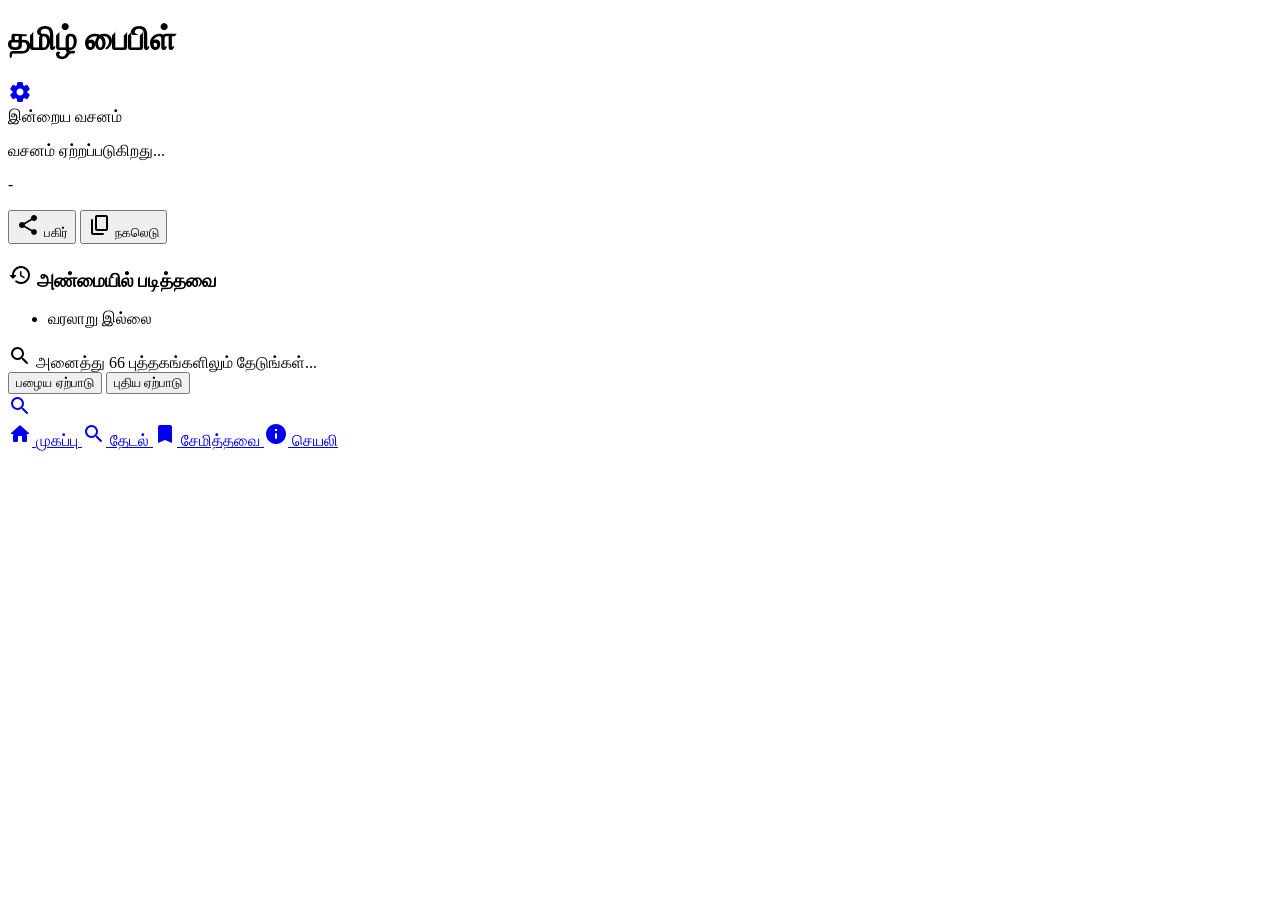
==== index.html @ c12d6b60 "Add files via upload" ====
<!DOCTYPE html>
<html lang="ta">
<head>
    <meta charset="UTF-8">
    <meta name="viewport" content="width=device-width, initial-scale=1.0">
    <title>தமிழ் பைபிள் ரீடர் | Tamil Bible Reader</title>
    
    <meta name="description" content="அனைத்து 66 புத்தகங்களையும் எளிதாக வாசிக்க, தேட மற்றும் தியானிக்க ஒரு நவீன தமிழ் பைபிள் செயலி.">
    <meta name="keywords" content="Tamil Bible, தமிழ் பைபிள், Bible Gateway, YouVersion Tamil, Daily Verse, PWA Bible">
    <meta name="author" content="Tamil Bible Reader Team">
    
    <meta property="og:type" content="website">
    <meta property="og:title" content="தமிழ் பைபிள் ரீடர் | Tamil Bible Reader">
    <meta property="og:description" content="அனைத்து 66 புத்தகங்களையும் எளிதாக வாசிக்க, தேட மற்றும் தியானிக்க ஒரு நவீன தமிழ் பைபிள் செயலி.">
    <meta property="og:image" content="icons/icon-512x512.png">

    <meta property="twitter:card" content="summary_large_image">
    <meta property="twitter:title" content="தமிழ் பைபிள் ரீடர் | Tamil Bible Reader">
    <meta property="twitter:description" content="அனைத்து 66 புத்தகங்களையும் எளிதாக வாசிக்க, தேட மற்றும் தியானிக்க ஒரு நவீன தமிழ் பைபிள் செயலி.">

    <meta name="theme-color" content="#1a73e8">
    <link rel="manifest" href="manifest.json">
    <link rel="apple-touch-icon" href="icons/icon-192x192.png">

    <link href="https://fonts.googleapis.com/icon?family=Material+Icons+Round" rel="stylesheet">
    <link rel="preconnect" href="https://fonts.googleapis.com">
    <link rel="preconnect" href="https://fonts.gstatic.com" crossorigin>
    <link href="https://fonts.googleapis.com/css2?family=Latha:wght@400;700&family=Noto+Serif+Tamil:wght@400;700&family=Roboto:wght@400;500;700&display=swap" rel="stylesheet">
    
    <link rel="stylesheet" href="style.css">
</head>
<body>

    <header class="app-bar">
        <div class="app-bar-container">
            <h1 class="app-title">தமிழ் பைபிள்</h1>
            <div class="header-actions">
                <button id="installAppBtn" class="btn-icon" style="display: none;" title="Install App">
                    <span class="material-icons-round">download</span>
                </button>
                <a href="settings.html" class="btn-icon" title="அமைப்புகள்">
                    <span class="material-icons-round">settings</span>
                </a>
            </div>
        </div>
    </header>

    <main class="main-container">
        
        <section class="card daily-verse-card">
            <div class="card-badge">இன்றைய வசனம்</div>
            <p id="dailyVerseText" class="verse-text">வசனம் ஏற்றப்படுகிறது...</p>
            <p id="dailyVerseRef" class="verse-reference">-</p>
            <div class="card-actions">
                <button id="shareDailyVerse" class="btn-text">
                    <span class="material-icons-round">share</span> பகிர்
                </button>
                <button id="copyDailyVerse" class="btn-text">
                    <span class="material-icons-round">content_copy</span> நகலெடு
                </button>
            </div>
        </section>

        <div class="quick-status-grid">
            <section class="card status-card" id="continueReadingCard" style="display: none;">
                <h3 class="card-subtitle"><span class="material-icons-round">menu_book</span> தொடர்ந்து வாசிக்க</h3>
                <p id="continueReadingTarget" class="status-text">-</p>
                <a id="continueReadingLink" href="#" class="btn-primary-sm">தொடரவும்</a>
            </section>
            
            <section class="card status-card">
                <h3 class="card-subtitle"><span class="material-icons-round">history</span> அண்மையில் படித்தவை</h3>
                <ul id="recentList" class="recent-list">
                    <li class="empty-text">வரலாறு இல்லை</li>
                </ul>
            </section>
        </div>

        <div class="inline-search-box" onclick="location.href='search.html'">
            <span class="material-icons-round">search</span>
            <span>அனைத்து 66 புத்தகங்களிலும் தேடுங்கள்...</span>
        </div>

        <div class="tabs-container">
            <button id="tabOld" class="tab-btn active" onclick="switchTestament('old')">பழைய ஏற்பாடு</button>
            <button id="tabNew" class="tab-btn" onclick="switchTestament('new')">புதிய ஏற்பாடு</button>
        </div>

        <section class="books-grid-section">
            <div id="booksGrid" class="books-grid">
                </div>
        </section>

    </main>

    <a href="search.html" class="fab" aria-label="தேடல்">
        <span class="material-icons-round">search</span>
    </a>

    <nav class="bottom-nav">
        <a href="index.html" class="nav-item active">
            <span class="material-icons-round">home</span>
            <span class="nav-label">முகப்பு</span>
        </a>
        <a href="search.html" class="nav-item">
            <span class="material-icons-round">search</span>
            <span class="nav-label">தேடல்</span>
        </a>
        <a href="favorites.html" class="nav-item">
            <span class="material-icons-round">bookmark</span>
            <span class="nav-label">சேமித்தவை</span>
        </a>
        <a href="about.html" class="nav-item">
            <span class="material-icons-round">info</span>
            <span class="nav-label">செயலி</span>
        </a>
    </nav>

    <script src="books.js"></script>
    <script src="settings.js"></script>
    <script src="app.js"></script>
</body>
</html>
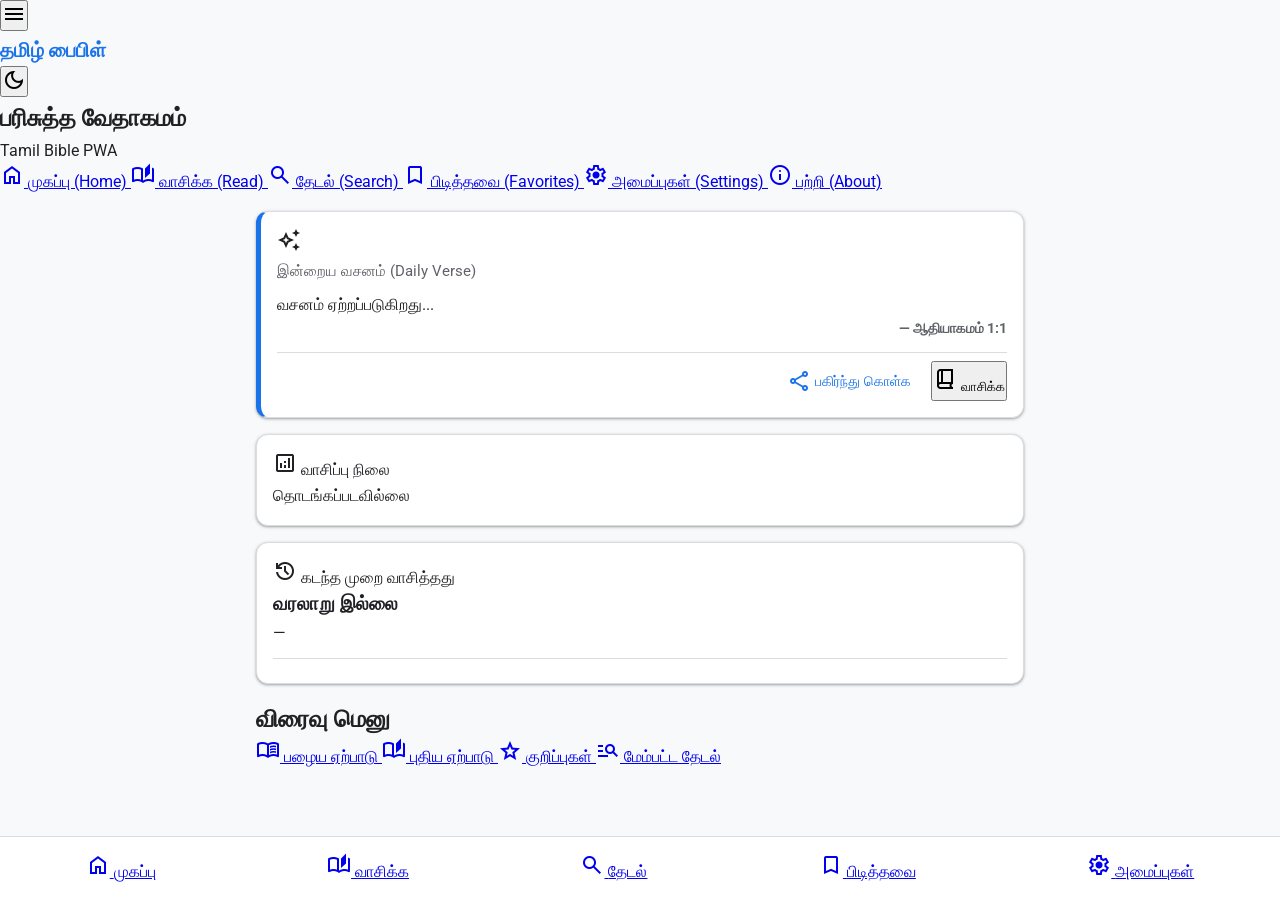
==== commit 76690bbd: "Update index.html" ====
--- a/index.html
+++ b/index.html
@@ -1,123 +1,180 @@
 <!DOCTYPE html>
-<html lang="ta">
+<html lang="ta" data-theme="light">
 <head>
     <meta charset="UTF-8">
     <meta name="viewport" content="width=device-width, initial-scale=1.0">
-    <title>தமிழ் பைபிள் ரீடர் | Tamil Bible Reader</title>
+    <title>தமிழ் பைபிள் வாசகர் (Tamil Bible Reader)</title>
     
-    <meta name="description" content="அனைத்து 66 புத்தகங்களையும் எளிதாக வாசிக்க, தேட மற்றும் தியானிக்க ஒரு நவீன தமிழ் பைபிள் செயலி.">
-    <meta name="keywords" content="Tamil Bible, தமிழ் பைபிள், Bible Gateway, YouVersion Tamil, Daily Verse, PWA Bible">
-    <meta name="author" content="Tamil Bible Reader Team">
+    <meta name="theme-color" content="#6750A4">
+    <meta name="description" content="முழுமையான தமிழ் பைபிள் செயலி - ஆஃப்லைன் வசதியுடன்">
+    <link rel="manifest" href="manifest.json">
+    <link rel="apple-touch-icon" href="icons/icon-192.png">
     
-    <meta property="og:type" content="website">
-    <meta property="og:title" content="தமிழ் பைபிள் ரீடர் | Tamil Bible Reader">
-    <meta property="og:description" content="அனைத்து 66 புத்தகங்களையும் எளிதாக வாசிக்க, தேட மற்றும் தியானிக்க ஒரு நவீன தமிழ் பைபிள் செயலி.">
-    <meta property="og:image" content="icons/icon-512x512.png">
-
-    <meta property="twitter:card" content="summary_large_image">
-    <meta property="twitter:title" content="தமிழ் பைபிள் ரீடர் | Tamil Bible Reader">
-    <meta property="twitter:description" content="அனைத்து 66 புத்தகங்களையும் எளிதாக வாசிக்க, தேட மற்றும் தியானிக்க ஒரு நவீன தமிழ் பைபிள் செயலி.">
-
-    <meta name="theme-color" content="#1a73e8">
-    <link rel="manifest" href="manifest.json">
-    <link rel="apple-touch-icon" href="icons/icon-192x192.png">
-
-    <link href="https://fonts.googleapis.com/icon?family=Material+Icons+Round" rel="stylesheet">
     <link rel="preconnect" href="https://fonts.googleapis.com">
     <link rel="preconnect" href="https://fonts.gstatic.com" crossorigin>
-    <link href="https://fonts.googleapis.com/css2?family=Latha:wght@400;700&family=Noto+Serif+Tamil:wght@400;700&family=Roboto:wght@400;500;700&display=swap" rel="stylesheet">
+    <link href="https://fonts.googleapis.com/css2?family=Noto+Serif+Tamil:wght@400;700&family=Roboto:wght@400;500;700&display=swap" rel="stylesheet">
+    <link href="https://fonts.googleapis.com/css2?family=Material+Symbols+Outlined:opsz,wght,FILL,GRAD@24,400,0..1,0" rel="stylesheet">
     
     <link rel="stylesheet" href="style.css">
 </head>
 <body>
 
-    <header class="app-bar">
-        <div class="app-bar-container">
-            <h1 class="app-title">தமிழ் பைபிள்</h1>
-            <div class="header-actions">
-                <button id="installAppBtn" class="btn-icon" style="display: none;" title="Install App">
-                    <span class="material-icons-round">download</span>
-                </button>
-                <a href="settings.html" class="btn-icon" title="அமைப்புகள்">
-                    <span class="material-icons-round">settings</span>
-                </a>
-            </div>
+    <header class="top-app-bar">
+        <button class="icon-button" id="menuBtn" aria-label="Menu">
+            <span class="material-symbols-outlined">menu</span>
+        </button>
+        <h1 class="app-title">தமிழ் பைபிள்</h1>
+        <button class="icon-button" id="themeToggleBtn" aria-label="Toggle Theme">
+            <span class="material-symbols-outlined" id="themeIcon">dark_mode</span>
+        </button>
+    </header>
+
+    <aside class="nav-drawer" id="navDrawer">
+        <div class="drawer-header">
+            <h2>பரிசுத்த வேதாகமம்</h2>
+            <p>Tamil Bible PWA</p>
         </div>
-    </header>
+        <nav class="drawer-nav">
+            <a href="index.html" class="nav-link active">
+                <span class="material-symbols-outlined">home</span>
+                <span>முகப்பு (Home)</span>
+            </a>
+            <a href="reader.html" class="nav-link">
+                <span class="material-symbols-outlined">auto_stories</span>
+                <span>வாசிக்க (Read)</span>
+            </a>
+            <a href="search.html" class="nav-link">
+                <span class="material-symbols-outlined">search</span>
+                <span>தேடல் (Search)</span>
+            </a>
+            <a href="favorites.html" class="nav-link">
+                <span class="material-symbols-outlined">bookmark</span>
+                <span>பிடித்தவை (Favorites)</span>
+            </a>
+            <a href="settings.html" class="nav-link">
+                <span class="material-symbols-outlined">settings</span>
+                <span>அமைப்புகள் (Settings)</span>
+            </a>
+            <a href="about.html" class="nav-link">
+                <span class="material-symbols-outlined">info</span>
+                <span>பற்றி (About)</span>
+            </a>
+        </nav>
+    </aside>
+    <div class="scrim" id="scrim"></div>
 
     <main class="main-container">
         
-        <section class="card daily-verse-card">
-            <div class="card-badge">இன்றைய வசனம்</div>
-            <p id="dailyVerseText" class="verse-text">வசனம் ஏற்றப்படுகிறது...</p>
-            <p id="dailyVerseRef" class="verse-reference">-</p>
+        <section class="card daily-verse-card animate-fade-in">
+            <div class="card-header">
+                <span class="material-symbols-outlined text-primary">auto_awesome</span>
+                <span class="card-subtitle">இன்றைய வசனம் (Daily Verse)</span>
+            </div>
+            <div class="card-body">
+                <p id="dailyVerseText" class="tamil-text">வசனம் ஏற்றப்படுகிறது...</p>
+                <p id="dailyVerseRef" class="verse-reference">— ஆதியாகமம் 1:1</p>
+            </div>
             <div class="card-actions">
-                <button id="shareDailyVerse" class="btn-text">
-                    <span class="material-icons-round">share</span> பகிர்
+                <button class="btn btn-text" id="shareDailyBtn">
+                    <span class="material-symbols-outlined">share</span> பகிர்ந்து கொள்க
                 </button>
-                <button id="copyDailyVerse" class="btn-text">
-                    <span class="material-icons-round">content_copy</span> நகலெடு
+                <button class="btn btn-filled" id="readDailyBtn">
+                    <span class="material-symbols-outlined">book_2</span> வாசிக்க
                 </button>
             </div>
         </section>
 
-        <div class="quick-status-grid">
-            <section class="card status-card" id="continueReadingCard" style="display: none;">
-                <h3 class="card-subtitle"><span class="material-icons-round">menu_book</span> தொடர்ந்து வாசிக்க</h3>
-                <p id="continueReadingTarget" class="status-text">-</p>
-                <a id="continueReadingLink" href="#" class="btn-primary-sm">தொடரவும்</a>
-            </section>
+        <section class="dashboard-grid">
             
-            <section class="card status-card">
-                <h3 class="card-subtitle"><span class="material-icons-round">history</span> அண்மையில் படித்தவை</h3>
-                <ul id="recentList" class="recent-list">
-                    <li class="empty-text">வரலாறு இல்லை</li>
-                </ul>
-            </section>
-        </div>
+            <div class="card progress-card">
+                <div class="card-header">
+                    <span class="material-symbols-outlined text-secondary">analytics</span>
+                    <span class="card-title">வாசிப்பு நிலை</span>
+                </div>
+                <div class="card-body">
+                    <div class="progress-bar-container">
+                        <div class="progress-bar-fill" id="readingProgressBar" style="width: 0%;"></div>
+                    </div>
+                    <p class="progress-text" id="readingProgressText">தொடங்கப்படவில்லை</p>
+                </div>
+            </div>
 
-        <div class="inline-search-box" onclick="location.href='search.html'">
-            <span class="material-icons-round">search</span>
-            <span>அனைத்து 66 புத்தகங்களிலும் தேடுங்கள்...</span>
-        </div>
+            <div class="card history-card" id="historyCard">
+                <div class="card-header">
+                    <span class="material-symbols-outlined text-secondary">history</span>
+                    <span class="card-title">கடந்த முறை வாசித்தது</span>
+                </div>
+                <div class="card-body">
+                    <h3 id="lastReadTitle" class="tamil-text">வரலாறு இல்லை</h3>
+                    <p id="lastReadTime" class="meta-text">—</p>
+                </div>
+                <div class="card-actions">
+                    <a href="#" class="btn btn-tonal" id="resumeReadingBtn" style="display: none;">
+                        <span class="material-symbols-outlined">play_arrow</span> தொடர்க
+                    </a>
+                </div>
+            </div>
+        </section>
 
-        <div class="tabs-container">
-            <button id="tabOld" class="tab-btn active" onclick="switchTestament('old')">பழைய ஏற்பாடு</button>
-            <button id="tabNew" class="tab-btn" onclick="switchTestament('new')">புதிய ஏற்பாடு</button>
-        </div>
-
-        <section class="books-grid-section">
-            <div id="booksGrid" class="books-grid">
-                </div>
+        <section class="quick-access-menu">
+            <h2 class="section-title">விரைவு மெனு</h2>
+            <div class="menu-grid">
+                <a href="reader.html" class="menu-item">
+                    <span class="material-symbols-outlined menu-icon">menu_book</span>
+                    <span class="menu-label">பழைய ஏற்பாடு</span>
+                </a>
+                <a href="reader.html?testament=NT" class="menu-item">
+                    <span class="material-symbols-outlined menu-icon">auto_stories</span>
+                    <span class="menu-label">புதிய ஏற்பாடு</span>
+                </a>
+                <a href="favorites.html" class="menu-item">
+                    <span class="material-symbols-outlined menu-icon">grade</span>
+                    <span class="menu-label">குறிப்புகள்</span>
+                </a>
+                <a href="search.html" class="menu-item">
+                    <span class="material-symbols-outlined menu-icon">manage_search</span>
+                    <span class="menu-label">மேம்பட்ட தேடல்</span>
+                </a>
+            </div>
         </section>
 
     </main>
 
-    <a href="search.html" class="fab" aria-label="தேடல்">
-        <span class="material-icons-round">search</span>
-    </a>
-
     <nav class="bottom-nav">
-        <a href="index.html" class="nav-item active">
-            <span class="material-icons-round">home</span>
-            <span class="nav-label">முகப்பு</span>
+        <a href="index.html" class="bottom-nav-link active">
+            <span class="material-symbols-outlined">home</span>
+            <span class="bottom-nav-label">முகப்பு</span>
         </a>
-        <a href="search.html" class="nav-item">
-            <span class="material-icons-round">search</span>
-            <span class="nav-label">தேடல்</span>
+        <a href="reader.html" class="bottom-nav-link">
+            <span class="material-symbols-outlined">auto_stories</span>
+            <span class="bottom-nav-label">வாசிக்க</span>
         </a>
-        <a href="favorites.html" class="nav-item">
-            <span class="material-icons-round">bookmark</span>
-            <span class="nav-label">சேமித்தவை</span>
+        <a href="search.html" class="bottom-nav-link">
+            <span class="material-symbols-outlined">search</span>
+            <span class="bottom-nav-label">தேடல்</span>
         </a>
-        <a href="about.html" class="nav-item">
-            <span class="material-icons-round">info</span>
-            <span class="nav-label">செயலி</span>
+        <a href="favorites.html" class="bottom-nav-link">
+            <span class="material-symbols-outlined">bookmark</span>
+            <span class="bottom-nav-label">பிடித்தவை</span>
+        </a>
+        <a href="settings.html" class="bottom-nav-link">
+            <span class="material-symbols-outlined">settings</span>
+            <span class="bottom-nav-label">அமைப்புகள்</span>
         </a>
     </nav>
 
     <script src="books.js"></script>
     <script src="settings.js"></script>
     <script src="app.js"></script>
+    <script>
+        // Service Worker Registration for PWA implementation
+        if ('serviceWorker' in navigator) {
+            window.addEventListener('load', () => {
+                navigator.serviceWorker.register('sw.js')
+                    .then(reg => console.log('Service Worker registered contextually.', reg.scope))
+                    .catch(err => console.error('Service Worker registration failed:', err));
+            });
+        }
+    </script>
 </body>
-</html>+</html>
--- a/style.css
+++ b/style.css
@@ -0,0 +1,657 @@
+/* ==========================================================================
+   Tamil Bible Reader - Core Styling Framework (Material Design 3 Inspired)
+   ========================================================================== */
+
+:root {
+    --primary: #1a73e8;
+    --primary-variant: #1557b0;
+    --background: #f8f9fa;
+    --surface: #ffffff;
+    --surface-variant: #f1f3f4;
+    --on-primary: #ffffff;
+    --on-background: #202124;
+    --on-surface: #3c4043;
+    --on-surface-muted: #5f6368;
+    --border: #dadce0;
+    --accent: #e8f0fe;
+    --on-accent: #1967d2;
+    --shadow: rgba(60, 64, 67, 0.15) 0px 1px 3px 1px, rgba(60, 64, 67, 0.3) 0px 1px 2px 0px;
+    --font-sans: 'Roboto', 'Latha', sans-serif;
+    --font-serif: 'Noto Serif Tamil', serif;
+    --font-current: var(--font-sans);
+    --font-size-base: 16px;
+    --nav-height: 64px;
+    
+    /* Highlight system colors */
+    --hl-yellow: #fff2cc;
+    --hl-green: #e2f0d9;
+    --hl-blue: #ddebf7;
+    --hl-pink: #fce4d6;
+}
+
+/* Dark Theme Overrides */
+[data-theme="dark"] {
+    --primary: #8ab4f8;
+    --primary-variant: #669df6;
+    --background: #121212;
+    --surface: #1e1e1e;
+    --surface-variant: #2d2d2d;
+    --on-primary: #202124;
+    --on-background: #e8eaed;
+    --on-surface: #f1f3f4;
+    --on-surface-muted: #9aa0a6;
+    --border: #3c4043;
+    --accent: #2c3e50;
+    --on-accent: #8ab4f8;
+    --shadow: rgba(0, 0, 0, 0.5) 0px 4px 6px 0px;
+    
+    --hl-yellow: #4d4626;
+    --hl-green: #27442b;
+    --hl-blue: #1b365d;
+    --hl-pink: #522d2d;
+}
+
+/* Base Setup & Resets */
+* {
+    box-sizing: border-box;
+    margin: 0;
+    padding: 0;
+    -webkit-tap-highlight-color: transparent;
+}
+
+body {
+    font-family: var(--font-current);
+    font-size: var(--font-size-base);
+    background-color: var(--background);
+    color: var(--on-background);
+    line-height: 1.6;
+    padding-bottom: calc(var(--nav-height) + 24px);
+    transition: background-color 0.3s, color 0.3s;
+}
+
+/* Header Application Bar */
+.app-bar {
+    position: sticky;
+    top: 0;
+    z-index: 100;
+    background-color: var(--surface);
+    color: var(--on-background);
+    border-bottom: 1px solid var(--border);
+    box-shadow: 0 1px 2px rgba(0,0,0,0.05);
+}
+
+.app-bar-container {
+    display: flex;
+    align-items: center;
+    justify-content: space-between;
+    max-width: 800px;
+    margin: 0 auto;
+    padding: 0 16px;
+    height: 56px;
+}
+
+.app-title {
+    font-size: 1.25rem;
+    font-weight: 700;
+    color: var(--primary);
+    display: flex;
+    align-items: center;
+    gap: 8px;
+}
+
+.header-actions {
+    display: flex;
+    gap: 8px;
+}
+
+/* Buttons Styling Container */
+.btn-icon {
+    background: none;
+    border: none;
+    color: var(--on-surface);
+    cursor: pointer;
+    width: 40px;
+    height: 40px;
+    border-radius: 50%;
+    display: flex;
+    align-items: center;
+    justify-content: center;
+    transition: background-color 0.2s;
+}
+
+.btn-icon:hover {
+    background-color: var(--surface-variant);
+}
+
+.btn-text {
+    background: none;
+    border: none;
+    color: var(--primary);
+    font-weight: 500;
+    cursor: pointer;
+    display: inline-flex;
+    align-items: center;
+    gap: 4px;
+    padding: 8px 12px;
+    border-radius: 4px;
+    font-size: 0.9rem;
+}
+
+.btn-text:hover {
+    background-color: var(--accent);
+}
+
+.btn-primary-sm {
+    background-color: var(--primary);
+    color: var(--on-primary);
+    text-decoration: none;
+    padding: 6px 16px;
+    border-radius: 20px;
+    font-size: 0.85rem;
+    font-weight: 500;
+    display: inline-block;
+    text-align: center;
+}
+
+/* Layout Containers */
+.main-container {
+    max-width: 800px;
+    margin: 0 auto;
+    padding: 16px;
+}
+
+/* Universal Card Layouts */
+.card {
+    background-color: var(--surface);
+    border: 1px solid var(--border);
+    border-radius: 12px;
+    padding: 16px;
+    margin-bottom: 16px;
+    box-shadow: var(--shadow);
+}
+
+.daily-verse-card {
+    border-left: 5px solid var(--primary);
+}
+
+.card-badge {
+    display: inline-block;
+    background-color: var(--accent);
+    color: var(--on-accent);
+    font-size: 0.75rem;
+    font-weight: 700;
+    padding: 4px 8px;
+    border-radius: 4px;
+    margin-bottom: 12px;
+    text-transform: uppercase;
+}
+
+.verse-text {
+    font-size: 1.15rem;
+    font-weight: 500;
+    margin-bottom: 8px;
+}
+
+.verse-reference {
+    font-size: 0.9rem;
+    color: var(--on-surface-muted);
+    font-weight: 700;
+    text-align: right;
+}
+
+.card-actions {
+    display: flex;
+    justify-content: flex-end;
+    gap: 8px;
+    margin-top: 12px;
+    border-top: 1px solid var(--border);
+    padding-top: 8px;
+}
+
+/* Dashboard Status Metrics */
+.quick-status-grid {
+    display: grid;
+    grid-template-columns: 1fr;
+    gap: 16px;
+}
+
+@media(min-width: 600px) {
+    .quick-status-grid {
+        grid-template-columns: 1fr 1fr;
+    }
+}
+
+.status-card {
+    display: flex;
+    flex-direction: column;
+    justify-content: space-between;
+}
+
+.card-subtitle {
+    font-size: 0.95rem;
+    display: flex;
+    align-items: center;
+    gap: 6px;
+    color: var(--on-surface-muted);
+    margin-bottom: 8px;
+}
+
+.status-text {
+    font-size: 1.1rem;
+    font-weight: 700;
+    margin-bottom: 12px;
+}
+
+.recent-list {
+    list-style: none;
+}
+
+.recent-item {
+    display: flex;
+    justify-content: space-between;
+    align-items: center;
+    padding: 6px 0;
+    border-bottom: 1px dashed var(--border);
+    font-size: 0.9rem;
+}
+
+.recent-item a {
+    color: var(--on-background);
+    text-decoration: none;
+}
+
+.recent-item a:hover {
+    color: var(--primary);
+}
+
+.empty-text {
+    color: var(--on-surface-muted);
+    font-style: italic;
+    font-size: 0.9rem;
+}
+
+/* Custom UI Elements */
+.inline-search-box {
+    background-color: var(--surface-variant);
+    border: 1px solid var(--border);
+    border-radius: 28px;
+    padding: 12px 20px;
+    display: flex;
+    align-items: center;
+    gap: 12px;
+    color: var(--on-surface-muted);
+    cursor: pointer;
+    margin: 16px 0;
+}
+
+/* Tab Setup */
+.tabs-container {
+    display: flex;
+    border-bottom: 1px solid var(--border);
+    margin-bottom: 16px;
+}
+
+.tab-btn {
+    flex: 1;
+    background: none;
+    border: none;
+    padding: 12px;
+    font-size: 1rem;
+    font-weight: 700;
+    color: var(--on-surface-muted);
+    cursor: pointer;
+    border-bottom: 3px solid transparent;
+}
+
+.tab-btn.active {
+    color: var(--primary);
+    border-bottom-color: var(--primary);
+}
+
+/* Books Directory Layout Mapping */
+.books-grid {
+    display: grid;
+    grid-template-columns: repeat(auto-fill, minmax(140px, 1fr));
+    gap: 12px;
+}
+
+.book-card {
+    background-color: var(--surface);
+    border: 1px solid var(--border);
+    border-radius: 8px;
+    padding: 16px;
+    text-align: center;
+    text-decoration: none;
+    color: var(--on-background);
+    box-shadow: 0 1px 3px rgba(0,0,0,0.05);
+    display: flex;
+    flex-direction: column;
+    justify-content: center;
+    min-height: 90px;
+    transition: transform 0.2s, border-color 0.2s;
+}
+
+.book-card:hover {
+    transform: translateY(-2px);
+    border-color: var(--primary);
+}
+
+.book-name-ta {
+    font-size: 1rem;
+    font-weight: 700;
+    margin-bottom: 4px;
+}
+
+.book-name-en {
+    font-size: 0.75rem;
+    color: var(--on-surface-muted);
+    text-transform: uppercase;
+    letter-spacing: 0.5px;
+}
+
+/* Floating Action Button Setup */
+.fab {
+    position: fixed;
+    bottom: calc(var(--nav-height) + 16px);
+    right: 16px;
+    background-color: var(--primary);
+    color: var(--on-primary);
+    width: 56px;
+    height: 56px;
+    border-radius: 16px;
+    display: flex;
+    align-items: center;
+    justify-content: center;
+    box-shadow: 0 4px 10px rgba(0,0,0,0.3);
+    text-decoration: none;
+    z-index: 90;
+}
+
+/* Navigation System Bottom Bar Layout */
+.bottom-nav {
+    position: fixed;
+    bottom: 0;
+    left: 0;
+    right: 0;
+    height: var(--nav-height);
+    background-color: var(--surface);
+    border-top: 1px solid var(--border);
+    display: flex;
+    justify-content: space-around;
+    align-items: center;
+    z-index: 100;
+}
+
+.nav-item {
+    display: flex;
+    flex-direction: column;
+    align-items: center;
+    justify-content: center;
+    text-decoration: none;
+    color: var(--on-surface-muted);
+    font-size: 0.75rem;
+    width: 25%;
+    height: 100%;
+}
+
+.nav-item .material-icons-round {
+    font-size: 24px;
+    margin-bottom: 2px;
+    padding: 4px 16px;
+    border-radius: 16px;
+    transition: background-color 0.2s;
+}
+
+.nav-item:hover .material-icons-round,
+.nav-item.active .material-icons-round {
+    color: var(--primary);
+}
+
+.nav-item.active .material-icons-round {
+    background-color: var(--accent);
+}
+
+.nav-label {
+    font-weight: 500;
+}
+
+/* ==========================================================================
+   Reader & Chapter Interface System Specs
+   ========================================================================== */
+.reader-header {
+    background-color: var(--surface);
+    border-bottom: 1px solid var(--border);
+    padding: 12px 16px;
+    position: sticky;
+    top: 56px;
+    z-index: 95;
+}
+
+.reader-nav-row {
+    display: flex;
+    justify-content: space-between;
+    align-items: center;
+    max-width: 800px;
+    margin: 0 auto;
+}
+
+.reader-title {
+    font-size: 1.15rem;
+    font-weight: 700;
+}
+
+.chapters-grid {
+    display: grid;
+    grid-template-columns: repeat(auto-fill, minmax(50px, 1fr));
+    gap: 10px;
+    margin-top: 16px;
+}
+
+.chapter-btn {
+    background-color: var(--surface);
+    border: 1px solid var(--border);
+    border-radius: 8px;
+    padding: 12px 0;
+    font-size: 1rem;
+    font-weight: 700;
+    cursor: pointer;
+    text-align: center;
+    color: var(--on-background);
+}
+
+.chapter-btn:hover {
+    border-color: var(--primary);
+    background-color: var(--accent);
+}
+
+/* Verses Viewer List Layout Structuring */
+.verses-container {
+    margin-top: 16px;
+}
+
+.verse-row {
+    padding: 12px 8px;
+    border-radius: 6px;
+    margin-bottom: 4px;
+    cursor: pointer;
+    transition: background-color 0.2s;
+}
+
+.verse-row:hover {
+    background-color: var(--surface-variant);
+}
+
+.verse-num {
+    font-weight: 700;
+    color: var(--primary);
+    margin-right: 8px;
+    font-size: 0.85rem;
+    vertical-align: super;
+}
+
+/* Highlighting Engine Visual Classes */
+.hl-y { background-color: var(--hl-yellow) !important; }
+.hl-g { background-color: var(--hl-green) !important; }
+.hl-b { background-color: var(--hl-blue) !important; }
+.hl-p { background-color: var(--hl-pink) !important; }
+
+/* Contextual Selection Action Bar Modal */
+.action-modal {
+    position: fixed;
+    bottom: var(--nav-height);
+    left: 0;
+    right: 0;
+    background-color: var(--surface);
+    border-top: 1px solid var(--border);
+    box-shadow: 0 -2px 10px rgba(0,0,0,0.1);
+    padding: 12px 16px;
+    display: flex;
+    flex-direction: column;
+    gap: 12px;
+    transform: translateY(100%);
+    transition: transform 0.3s ease-out;
+    z-index: 110;
+    max-width: 800px;
+    margin: 0 auto;
+}
+
+.action-modal.show {
+    transform: translateY(0);
+}
+
+.modal-row {
+    display: flex;
+    justify-content: space-around;
+    align-items: center;
+}
+
+.hl-palette {
+    display: flex;
+    justify-content: space-between;
+    width: 100%;
+    max-width: 280px;
+    margin: 0 auto;
+}
+
+.color-dot {
+    width: 36px;
+    height: 36px;
+    border-radius: 50%;
+    cursor: pointer;
+    border: 2px solid transparent;
+}
+
+.color-dot.active {
+    border-color: var(--on-background);
+}
+
+/* ==========================================================================
+   Search Engine Component CSS
+   ========================================================================== */
+.search-input-wrapper {
+    display: flex;
+    align-items: center;
+    background-color: var(--surface);
+    border: 1px solid var(--border);
+    border-radius: 8px;
+    padding: 4px 12px;
+    margin-bottom: 16px;
+}
+
+.search-input-wrapper input {
+    flex: 1;
+    border: none;
+    background: none;
+    padding: 10px;
+    font-size: 1rem;
+    color: var(--on-background);
+    outline: none;
+}
+
+.search-result-item {
+    background-color: var(--surface);
+    border: 1px solid var(--border);
+    border-radius: 8px;
+    padding: 12px;
+    margin-bottom: 10px;
+    cursor: pointer;
+}
+
+.search-result-ref {
+    font-size: 0.85rem;
+    font-weight: 700;
+    color: var(--primary);
+    margin-bottom: 4px;
+}
+
+mark {
+    background-color: var(--hl-yellow);
+    color: #000;
+    font-weight: 500;
+    border-radius: 2px;
+}
+
+/* ==========================================================================
+   Settings Panel Forms Configurations
+   ========================================================================== */
+.settings-group {
+    margin-bottom: 24px;
+}
+
+.settings-label {
+    font-size: 0.85rem;
+    font-weight: 700;
+    color: var(--primary);
+    text-transform: uppercase;
+    margin-bottom: 12px;
+    letter-spacing: 0.5px;
+}
+
+.setting-row {
+    display: flex;
+    justify-content: space-between;
+    align-items: center;
+    padding: 12px 0;
+    border-bottom: 1px solid var(--border);
+}
+
+.setting-info h4 {
+    font-size: 1rem;
+    font-weight: 500;
+}
+
+.setting-info p {
+    font-size: 0.85rem;
+    color: var(--on-surface-muted);
+}
+
+select {
+    padding: 8px 12px;
+    border-radius: 6px;
+    background-color: var(--surface-variant);
+    color: var(--on-background);
+    border: 1px solid var(--border);
+    font-size: 0.95rem;
+    outline: none;
+}
+
+/* Utility Layout Modifiers */
+.flex-row-buttons {
+    display: flex;
+    gap: 12px;
+    margin-top: 16px;
+}
+
+.btn-danger-outline {
+    background: none;
+    border: 1px solid #d93025;
+    color: #d93025;
+    padding: 10px 16px;
+    border-radius: 6px;
+    cursor: pointer;
+    font-weight: 500;
+}
+
+.btn-danger-outline:hover {
+    background-color: rgba(217, 48, 37, 0.05);
+}
